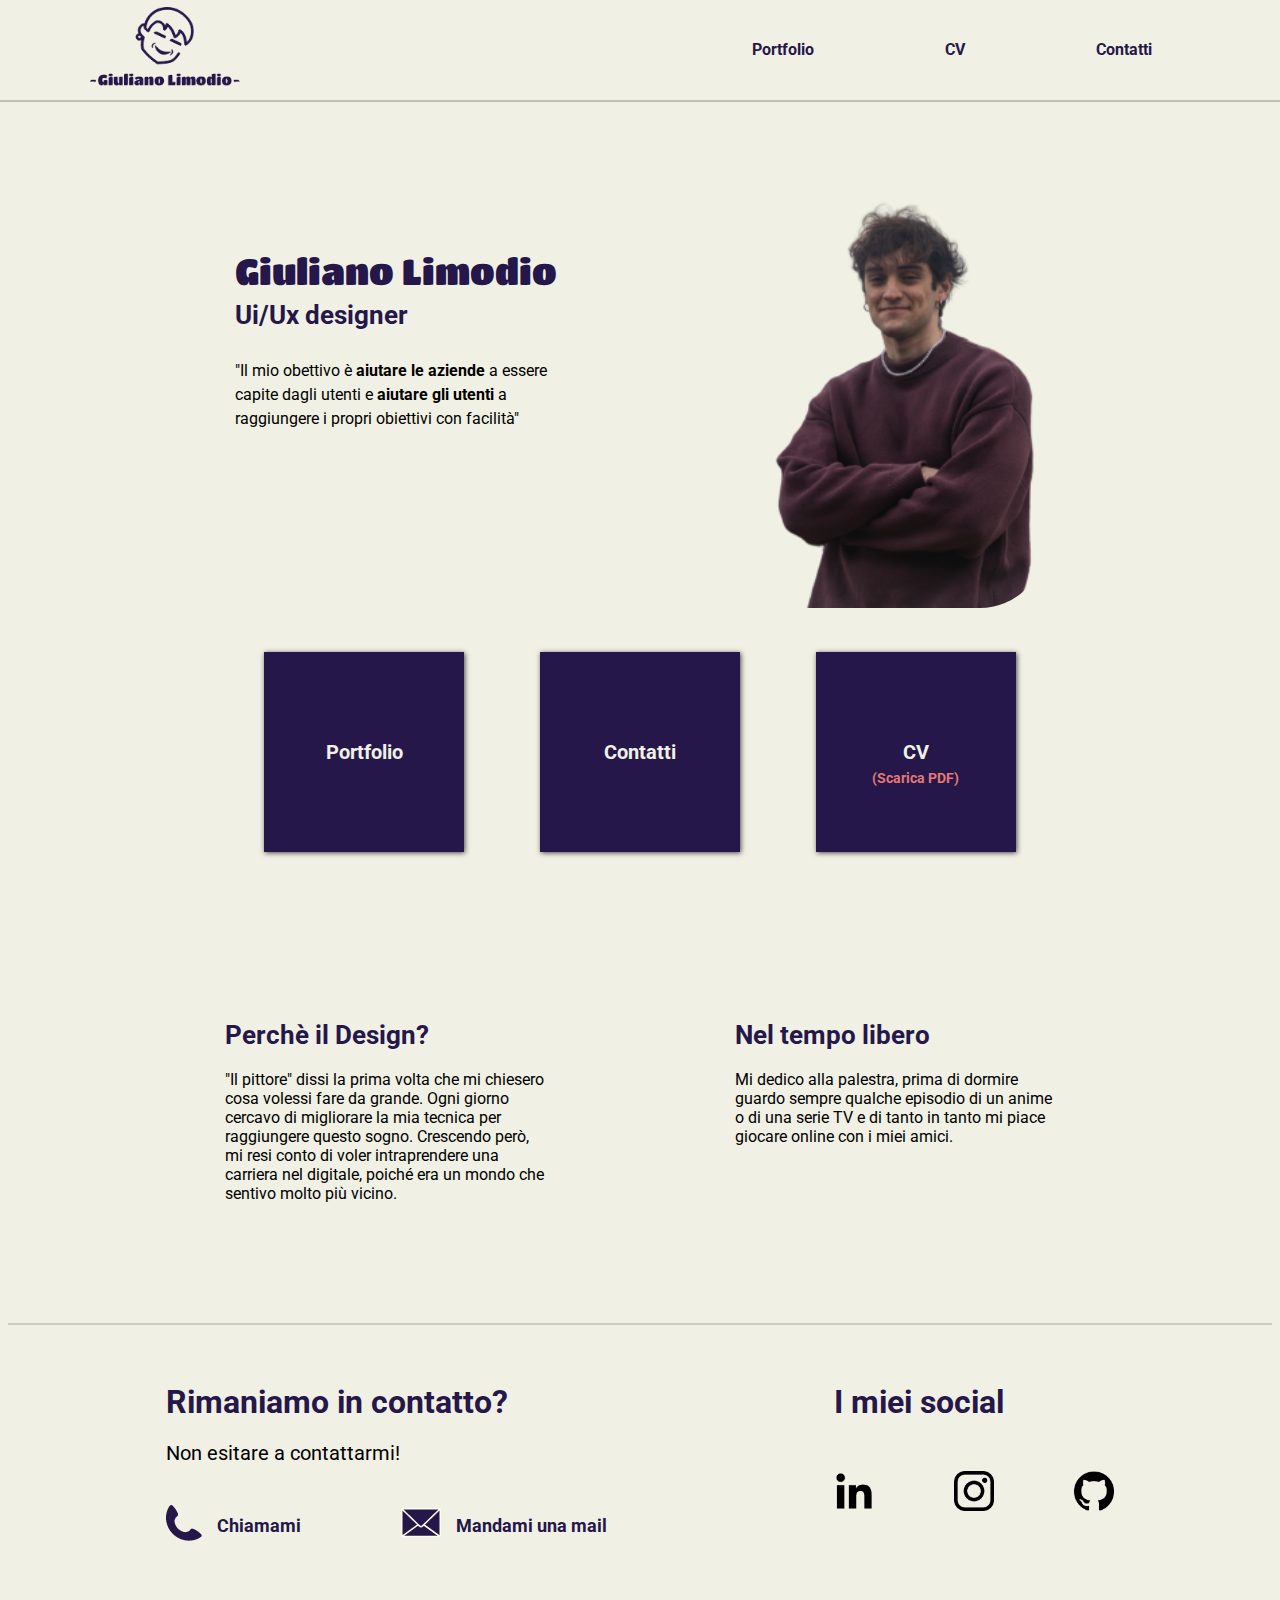
==== index.html @ 6e7d46e5 "footer update" ====
<!DOCTYPE HTML>
<html>
  <head>
    <title>Giuliano Limodio</title>
   
    <link rel="stylesheet" href="/css/homepage.css">
    <link rel="stylesheet" href="/css/header.css">
    <link rel="stylesheet" href="/css/general.css">
    <link rel="stylesheet" href="/css/footer.css">
    <link rel="preconnect" href="https://fonts.googleapis.com">
    <link rel="preconnect" href="https://fonts.gstatic.com" crossorigin>
    <link href="https://fonts.googleapis.com/css2?family=Roboto:wght@400;500;700&family=Titan+One&display=swap" rel="stylesheet">
    <meta property="og:title" content="Giuliano Limodio - UX/UI designer" />
    <meta property="og:type" content="Website" />
    <meta property="og:url" content="https://giulianolim.github.io" />
    <meta property="og:image" content="https://giulianolim.github.io/assets/images/foto-copertina.jpg" />
    <link rel="icon" type="image/x-icon" href="/assets/icons/favicon.ico">
  </head>
  <body>
      <header>
        <div>
          <a href="index.html">
          <img class="logo-header" src="/assets/images/logo.png" alt="Logo">
          </a>
        </div>
        <nav>
          <a href="/portfolio">
          <div class="nav-bar">
            Portfolio
          </div>
        </a>
          <a href="/assets/files/curriculum.pdf" rel="noopener" target="_blank">
          <div class="nav-bar">
            CV
          </div>
          </a>
          <a href="#bottom">
          <div class="nav-bar">
            Contatti
          </div> 
          </a> 
        </nav>
      </header>  
  
   
    <div class="landing-page">  
    <div class="landing-page-text">
      <div>
        <p class="title-big">Giuliano Limodio</p>
      </div>     
      <div>
        <p class="title-medium">Ui/Ux designer</p>
      </div>    
      <div  class="homepage-body-text">
        <p>
    "Il mio obettivo è <strong>aiutare le aziende</strong> a essere capite dagli utenti e 
    <strong>aiutare gli utenti</strong> a raggiungere i propri obiettivi con facilità"
      </div>
      
      </p>
    </div>

    <div>
      <img class="my-photo" src="/assets/images/landing-photo.png" alt="My photo">
    </div>
    </div>
    
     <div class="section-nav">   
      <a class="portfolio" href="/portfolio/index.html">
      Portfolio
      </a>
      <a class="contatti" href="#bottom">
        Contatti
      </a>  
        <a class="cv" href="/assets/files/curriculum.pdf" rel="noopener" target="_blank">
           CV
           <div class="highlighted-text">
            (Scarica PDF)
          </div>
        </a>  
  </div>  
 
  <div class="text-below">
    <div class="homepage-text">
      <div class="title-medium">
        Perchè il Design?
      </div>
      <p>
        "Il pittore" dissi la prima volta che mi chiesero cosa 
        volessi fare da grande. Ogni giorno cercavo di migliorare 
        la mia tecnica per raggiungere questo sogno. Crescendo
        però, mi resi conto di voler intraprendere una carriera 
        nel digitale, poiché era un mondo che sentivo molto più vicino.
      </p>
    </div>

    <div class="homepage-text">
      <div class="title-medium">
        Nel tempo libero
      </div>
      <p>
        Mi dedico alla palestra, prima di dormire guardo sempre 
        qualche episodio di un anime o di una serie TV e di tanto 
        in tanto mi piace giocare online con i miei amici.    
      </p>
    </div>
  </div>
  
  <a id="bottom"></a>
    <div class="footer">

      <div class="contacts-section">
        <div class="title-medium">
          Rimaniamo in contatto?
        </div>
        <div class="footer-text">
          Non esitare a contattarmi!
        </div>
        <div class="contacts">
          <div class="phone-number">
            <div>
              <img src="/assets/icons/icona-cell.png" alt="Cell icon">
            </div>
            <div>
              <a href="tel:3914971093">
                Chiamami
              </a>
            </div>
          </div>
          <div class="email-address">
            <div>
              <img src="/assets/icons/icona-mail.png" alt="mail icon">
            </div>
            <div>
              <a href="mailto:giulianolim27@gmail.com">Mandami una mail</a>
            </div>
          </div>
        </div>
      </div>
     
      <div class="social-section">   
        <div class="title-medium">
          I miei social
        </div>
          <div class="social-links">
            <div>
              <a href="https://www.linkedin.com/in/giuliano-limodio-9b87b124b/" rel="noopener" target="_blank">
                <img class="social-icon" src="/assets/icons/linkedin-icon.png" alt="Icona Linkedin">
              </a>
            </div>       
            <div>
              <a href="https://www.instagram.com/giuliano_limodio/" rel="noopener" target="_blank">
                <img class="social-icon" src="/assets/icons/instagram-icon.png" alt="Icona Instagram">
              </a>
            </div>
            <div>
              <a class="github-link" href="https://github.com/GiulianoLim" rel="noopener" target="_blank">
                <img class="social-icon" src="/assets/icons/github-icon.png" alt="Icona Github">
              </a>
            </div>         
          </div>
      </div>
      </div>
  </body>
</html>
---- css/homepage.css ----
.landing-page {
  display: flex;
  justify-content: center;
  align-items: center;
  gap: 15%;
}

.landing-page-text {
  width: 320px; 
  font-size: 16px;
  line-height: 24px; 
}

.my-photo {
  object-fit: cover;
  width: 300px;
  height: 550px;
  margin-bottom: 20px;
  border-radius: 65px;
}

.title-big {
  font-family: titan one, roboto, arial;
  color: #251749;
  font-size: 36px;
  width: 350px;
  margin-bottom: 20px; 
}

.title-medium {
  font-size: 26px;
  font-weight: 700;
  margin-bottom: 32px;
  margin-top: 8px;
  color: #251749;
}

.section-nav {
  display: grid;
  grid-template-columns: 200px 200px 200px;
  column-gap: 10%;
  text-align: center;
  justify-content: center;
  margin-left: 20%;
  margin-right: 20%;
  margin-top: 20px;
}

.portfolio,
.contatti, 
.cv {
  font-size: 20px;
  font-weight: 700;
  background-color: #251749;
  color: rgb(240, 240, 228);
  height: 200px;
  line-height: 200px;
  box-shadow: 1px 1px 5px rgba(0,0,0, 0.7);
  transition:  background-color 0.15s;  
  text-decoration: none;
}

.portfolio:hover,
.contatti:hover, 
.cv:hover {
  background-color: #422982;
 
}

.cv {
  position: relative;
}


.highlighted-text {
  font-size: 14px;
  position: absolute; 
  top: 26px;
  left: 56px;
  color: #e67876;
}

.text-below {
  display: flex;
  justify-content: center;
  gap: 15%;
  margin-top: 160px;
  margin-bottom: 120px;
}

.text-below .title-medium {
  margin-bottom: 20px;
  font-weight: 700;
}

.homepage-text {
  width: 320px;
}
---- css/header.css ----
header {
  display: flex;
  justify-content: space-between;
  align-items: center;
  height: 100px;
  background-color: rgb(240, 240, 228);
  position: fixed;
  width: 100%;
  top:0;
  left:0;
  border-bottom: 2px solid rgba(0, 0, 0, 0.2);
  z-index: 100;
}

header a:link,
header a:visited,
header a:hover,
header a:active {
  color: #251749;
  text-decoration: none;
}

nav {
  display: flex;
  justify-content: space-between;
  line-height: 100px;
  font-weight: 700;
  max-width: 400px;
  flex: 1;
  color: #251749;
  cursor: pointer;
  transition: color 0.15s;
  min-width: 180px;
  padding-right: 10%;
}

.nav-bar:hover {
  color: #3d2679;
}


.logo-header {
  width: 150px;
  padding-right: 150px;
  padding-left: 30%;
}
---- css/general.css ----
body { 
  font-family: Roboto, Arial;
  padding-top: 50px;
  background-color: rgb(240, 240, 228);
  margin-bottom: 80px;
}

p {
  margin: 0;
}


a {
  text-decoration: none;
}
---- css/footer.css ----
.footer {
   display: flex;
   justify-content: center;
   gap: 100px;
   padding-top: 50px;
   border-top: 2px solid rgba(0,0,0, 0.15);
   flex: 1 1;
 }

 .contacts-section {
  padding-left: 10%;
 }

 .contacts-section .title-medium {
  font-size: 32px;
  display: flex;
  margin-bottom: 20px;
 }

 .footer-text {
  display: flex;
  font-size: 20px;
  margin-bottom: 40px;
}

 .contacts {
   display: flex; 
   gap: 100px;
   align-items: center;
 }
 
 .phone-number,
 .email-address {
   display: flex; 
   align-items: center;
   gap: 15px;
   font-size: 18px;
   font-weight: 500;
 }

  .social-section {
    padding-left: 10%;
    padding-right: 10%;
  } 

  .social-section .title-medium {
    font-size: 32px;
    display: flex;
    margin-bottom: 20px;
   }

 .social-links {
  display: flex; 
  gap: 80px;
}

 .social-icon {
  display: flex;
  height: 40px;
  align-items: center;
  margin-top: 30px;
 }

 .github-link {
  color: black;
  font-size: 20px;
  font-weight: 700;
 }

.footer a {
  color: #251749;
  font-weight: 700;
}

.footer a:hover {
  color: #422982;
}
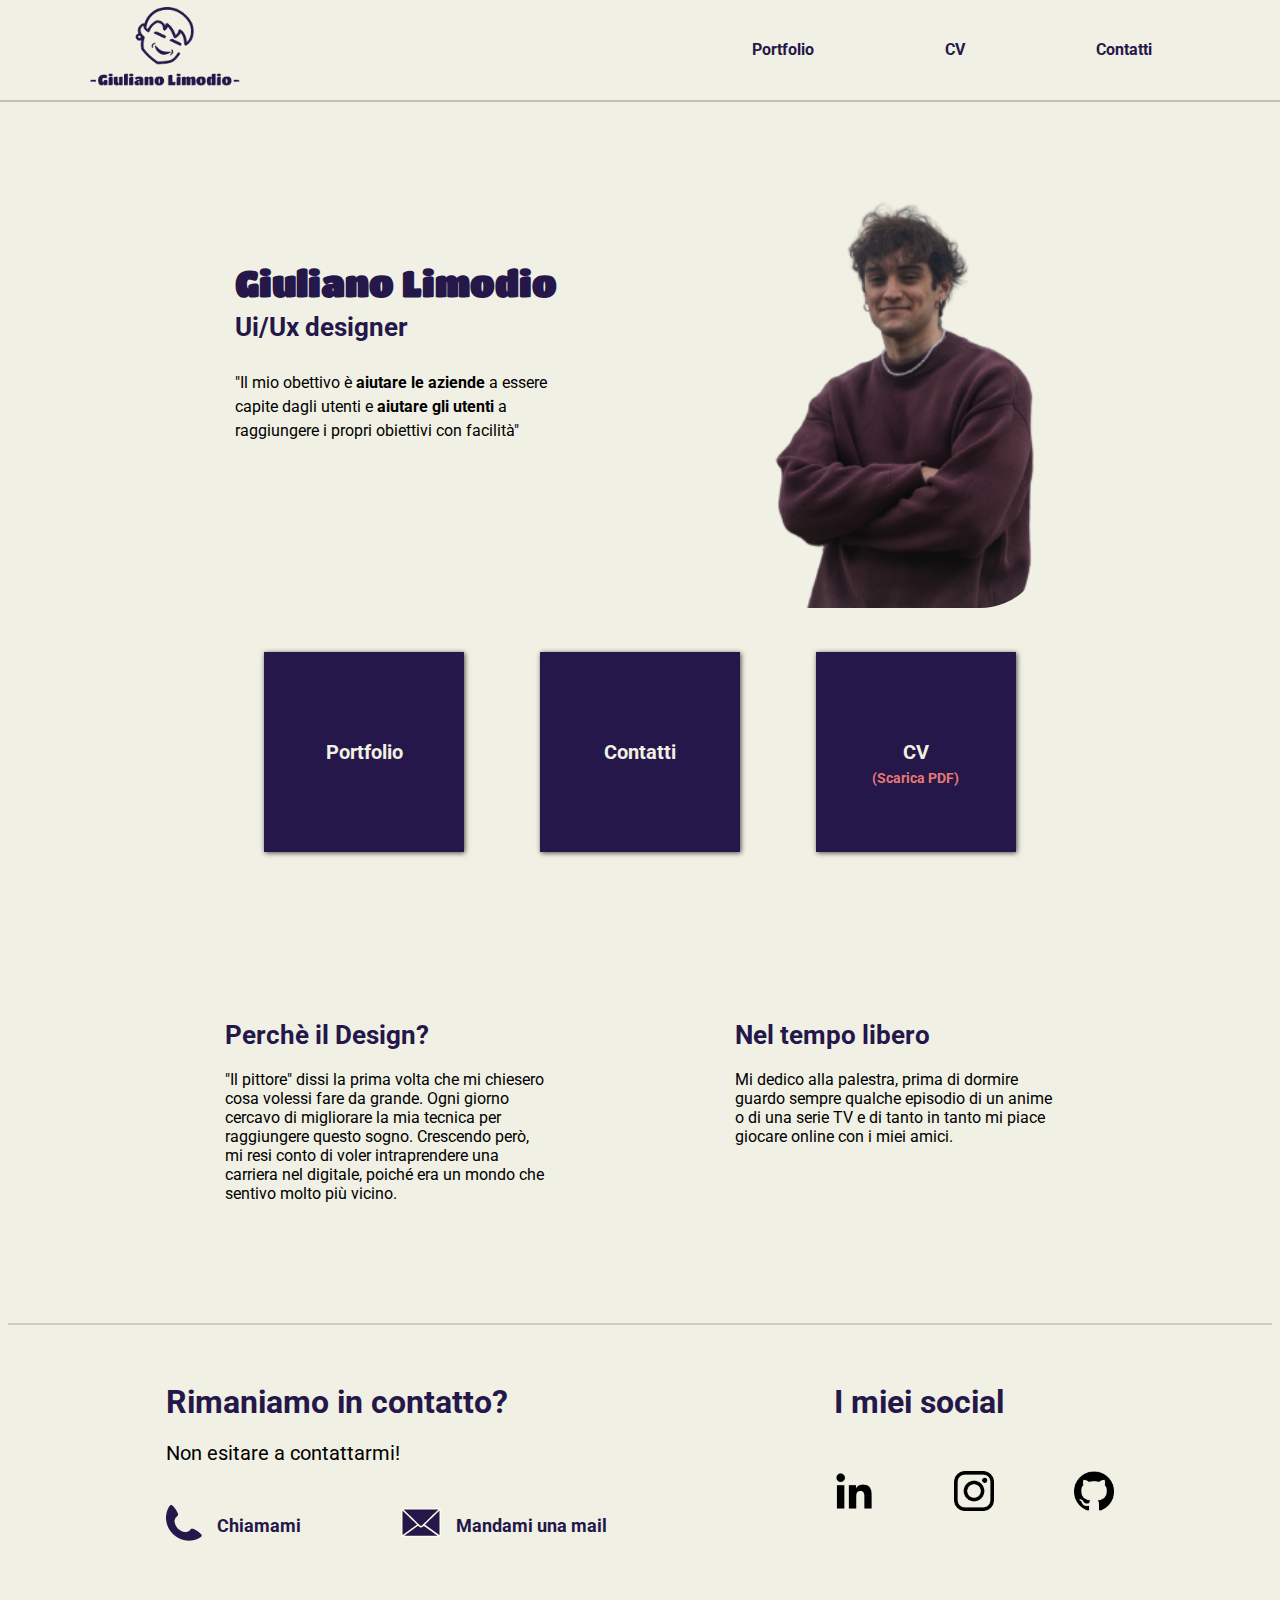
==== commit 98b50fd8: "updated" ====
--- a/index.html
+++ b/index.html
@@ -46,10 +46,10 @@
     <div class="landing-page">  
     <div class="landing-page-text">
       <div>
-        <p class="title-big">Giuliano Limodio</p>
+        <h1 class="title-big">Giuliano Limodio</h1>
       </div>     
       <div>
-        <p class="title-medium">Ui/Ux designer</p>
+        <h2 class="title-medium">Ui/Ux designer</h2>
       </div>    
       <div  class="homepage-body-text">
         <p>
@@ -82,9 +82,9 @@
  
   <div class="text-below">
     <div class="homepage-text">
-      <div class="title-medium">
+      <h2 class="title-medium">
         Perchè il Design?
-      </div>
+      </h2>
       <p>
         "Il pittore" dissi la prima volta che mi chiesero cosa 
         volessi fare da grande. Ogni giorno cercavo di migliorare 
@@ -95,9 +95,9 @@
     </div>
 
     <div class="homepage-text">
-      <div class="title-medium">
+      <h2 class="title-medium">
         Nel tempo libero
-      </div>
+      </h2>
       <p>
         Mi dedico alla palestra, prima di dormire guardo sempre 
         qualche episodio di un anime o di una serie TV e di tanto 
@@ -108,11 +108,10 @@
   
   <a id="bottom"></a>
     <div class="footer">
-
       <div class="contacts-section">
-        <div class="title-medium">
+        <h2 class="title-medium">
           Rimaniamo in contatto?
-        </div>
+        </h2>
         <div class="footer-text">
           Non esitare a contattarmi!
         </div>
@@ -139,9 +138,9 @@
       </div>
      
       <div class="social-section">   
-        <div class="title-medium">
+        <h2 class="title-medium">
           I miei social
-        </div>
+        </h2>
           <div class="social-links">
             <div>
               <a href="https://www.linkedin.com/in/giuliano-limodio-9b87b124b/" rel="noopener" target="_blank">
@@ -160,6 +159,6 @@
             </div>         
           </div>
       </div>
-      </div>
+    </div>
   </body>
 </html>--- a/css/footer.css
+++ b/css/footer.css
@@ -12,10 +12,12 @@
   padding-left: 10%;
  }
 
- .contacts-section .title-medium {
+ .contacts-section .title-medium,
+ .social-section .title-medium {
   font-size: 32px;
   display: flex;
   margin-bottom: 20px;
+  color: #251749;
  }
 
  .footer-text {
@@ -43,12 +45,6 @@
     padding-left: 10%;
     padding-right: 10%;
   } 
-
-  .social-section .title-medium {
-    font-size: 32px;
-    display: flex;
-    margin-bottom: 20px;
-   }
 
  .social-links {
   display: flex; 
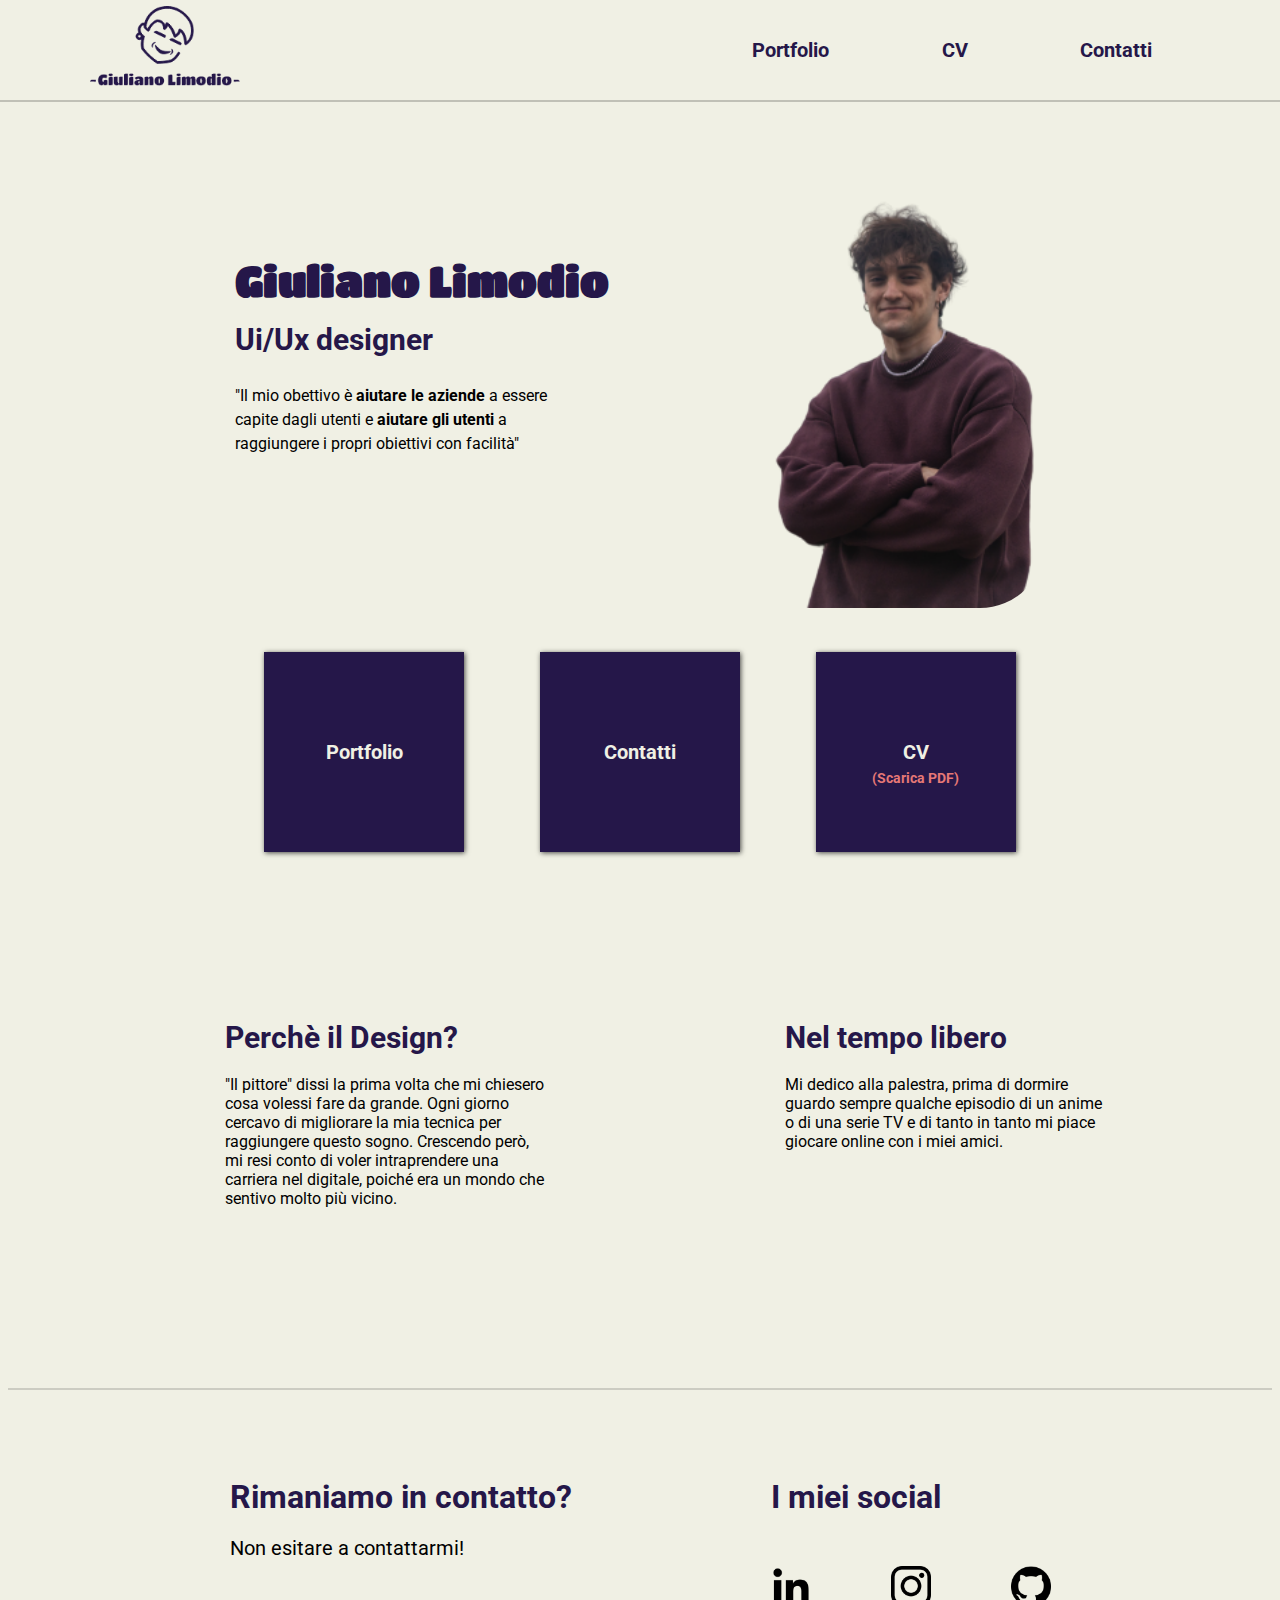
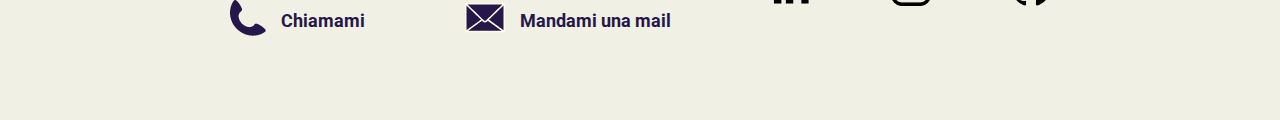
==== commit b9b4f386: "row wrap added" ====
--- a/index.html
+++ b/index.html
@@ -2,7 +2,6 @@
 <html>
   <head>
     <title>Giuliano Limodio</title>
-   
     <link rel="stylesheet" href="/css/homepage.css">
     <link rel="stylesheet" href="/css/header.css">
     <link rel="stylesheet" href="/css/general.css">
@@ -81,7 +80,7 @@
   </div>  
  
   <div class="text-below">
-    <div class="homepage-text">
+    <div class="design-text">
       <h2 class="title-medium">
         Perchè il Design?
       </h2>
@@ -94,7 +93,7 @@
       </p>
     </div>
 
-    <div class="homepage-text">
+    <div class="free-time-text">
       <h2 class="title-medium">
         Nel tempo libero
       </h2>
--- a/css/homepage.css
+++ b/css/homepage.css
@@ -22,13 +22,14 @@
 .title-big {
   font-family: titan one, roboto, arial;
   color: #251749;
-  font-size: 36px;
-  width: 350px;
-  margin-bottom: 20px; 
+  font-size: 42px;
+  width: 450px;
+  margin-bottom: 30px; 
+  line-height: 36px;
 }
 
 .title-medium {
-  font-size: 26px;
+  font-size: 30px;
   font-weight: 700;
   margin-bottom: 32px;
   margin-top: 8px;
@@ -83,6 +84,7 @@
 .text-below {
   display: flex;
   justify-content: center;
+  flex-flow: row wrap;
   gap: 15%;
   margin-top: 160px;
   margin-bottom: 120px;
@@ -93,7 +95,10 @@
   font-weight: 700;
 }
 
-.homepage-text {
-  width: 320px;
+.design-text,
+.free-time-text {
+  width: 320px; 
+  margin-bottom: 60px;
+  padding-left: 50px;
 }
 
--- a/css/header.css
+++ b/css/header.css
@@ -3,12 +3,13 @@
   display: flex;
   justify-content: space-between;
   align-items: center;
+  font-size: 20px;
   height: 100px;
   background-color: rgb(240, 240, 228);
   position: fixed;
   width: 100%;
-  top:0;
-  left:0;
+  top: 0;
+  left: 0;
   border-bottom: 2px solid rgba(0, 0, 0, 0.2);
   z-index: 100;
 }
--- a/css/footer.css
+++ b/css/footer.css
@@ -2,15 +2,20 @@
  .footer {
    display: flex;
    justify-content: center;
+   flex-flow: row wrap;
    gap: 100px;
-   padding-top: 50px;
+   padding-top: 80px;
    border-top: 2px solid rgba(0,0,0, 0.15);
    flex: 1 1;
  }
 
- .contacts-section {
+.contacts-section {
   padding-left: 10%;
- }
+}
+
+.social-section {
+  padding-right: 10%;
+}
 
  .contacts-section .title-medium,
  .social-section .title-medium {
@@ -19,6 +24,7 @@
   margin-bottom: 20px;
   color: #251749;
  }
+
 
  .footer-text {
   display: flex;
@@ -41,10 +47,7 @@
    font-weight: 500;
  }
 
-  .social-section {
-    padding-left: 10%;
-    padding-right: 10%;
-  } 
+ 
 
  .social-links {
   display: flex; 
